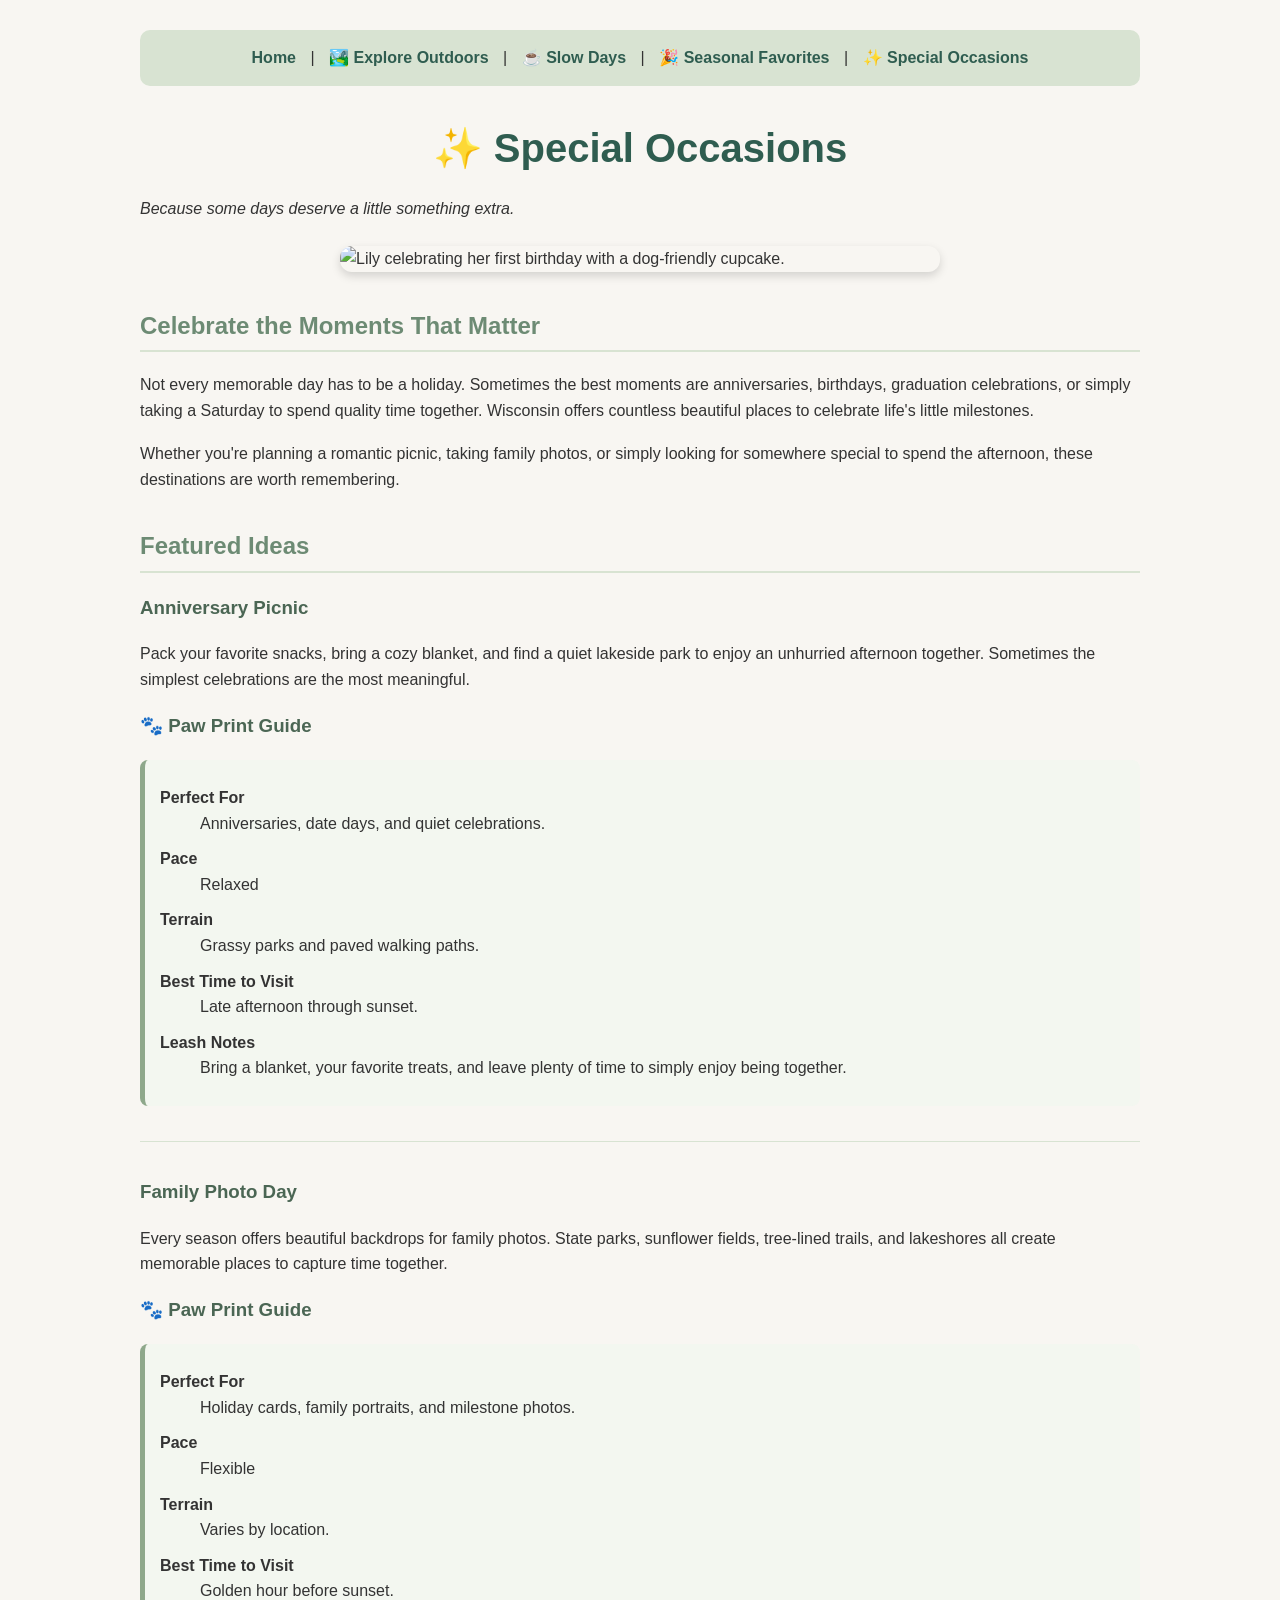
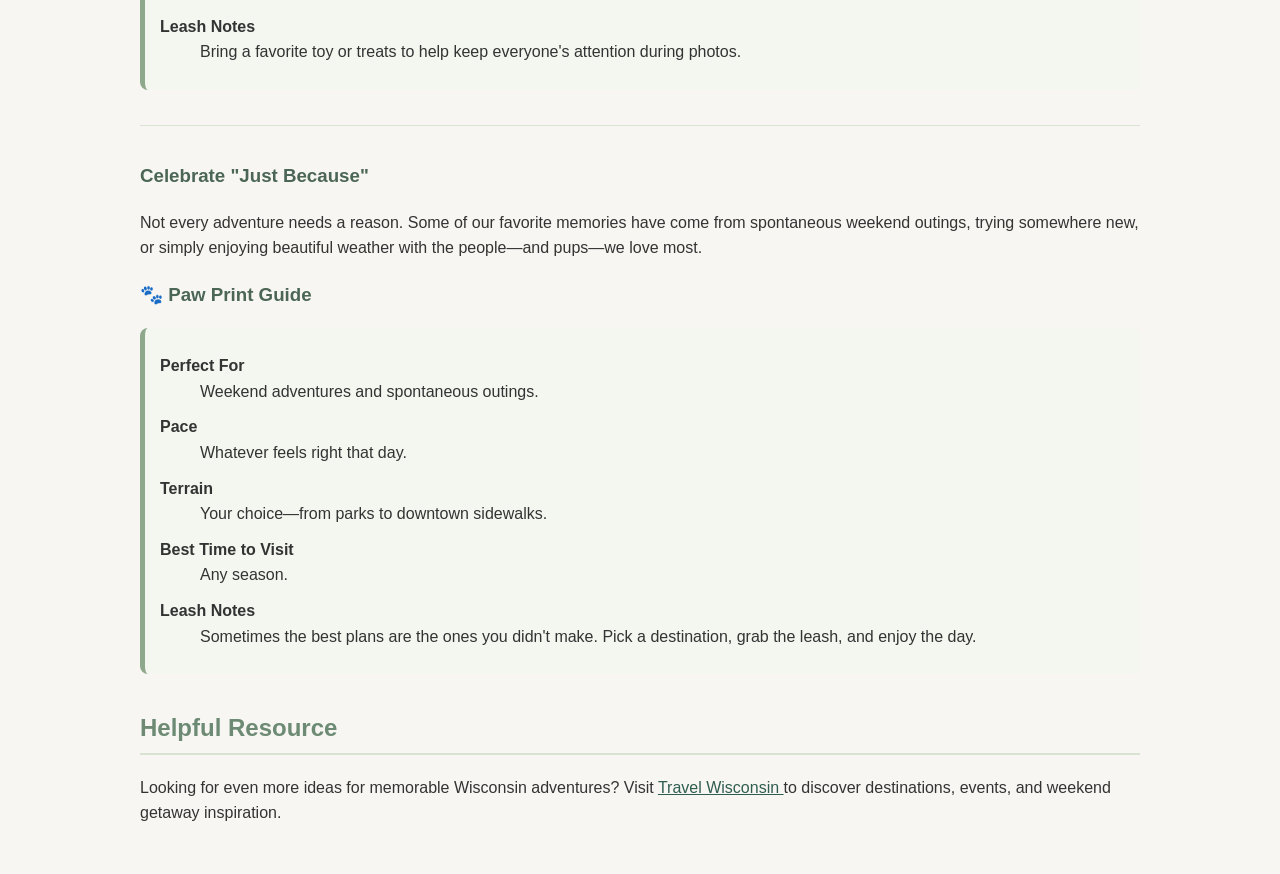
==== occassions.html @ 8d6b6094 "Add files via upload" ====
<!DOCTYPE html>
<html lang="en">
<meta charset="UTF-8">
<title>Little Paws, Big Adventures | Special Occasions</title>
<meta name="viewport" content="width=device-width,initial-scale=1">
<link rel="stylesheet" href="style.css">

<style>
</style>

<script src=""></script>

<!--- Code above this line will not be displayed on the browser -->

<body>

<nav>
    <a href="index.html">Home</a> |
    <a href="outdoors.html">🏞️ Explore Outdoors</a> |
    <a href="slowdays.html">☕ Slow Days</a> |
    <a href="seasonal.html">🎉 Seasonal Favorites</a> |
    <a href="special.html">✨ Special Occasions</a>
</nav>

<h1>✨ Special Occasions</h1>

<p><em>Because some days deserve a little something extra.</em></p>

<img src="images/occassions.jpeg"
alt="Lily celebrating her first birthday with a dog-friendly cupcake."
width="600">

<h2>Celebrate the Moments That Matter</h2>

<p>
Not every memorable day has to be a holiday. Sometimes the best moments are
anniversaries, birthdays, graduation celebrations, or simply taking a Saturday
to spend quality time together. Wisconsin offers countless beautiful places to
celebrate life's little milestones.
</p>

<p>
Whether you're planning a romantic picnic, taking family photos, or simply
looking for somewhere special to spend the afternoon, these destinations are
worth remembering.
</p>

<h2>Featured Ideas</h2>

<h3>Anniversary Picnic</h3>

<p>
Pack your favorite snacks, bring a cozy blanket, and find a quiet lakeside park
to enjoy an unhurried afternoon together. Sometimes the simplest celebrations
are the most meaningful.
</p>

<h3>🐾 Paw Print Guide</h3>

<dl>

<dt><strong>Perfect For</strong></dt>
<dd>Anniversaries, date days, and quiet celebrations.</dd>

<dt><strong>Pace</strong></dt>
<dd>Relaxed</dd>

<dt><strong>Terrain</strong></dt>
<dd>Grassy parks and paved walking paths.</dd>

<dt><strong>Best Time to Visit</strong></dt>
<dd>Late afternoon through sunset.</dd>

<dt><strong>Leash Notes</strong></dt>
<dd>Bring a blanket, your favorite treats, and leave plenty of time to simply enjoy being together.</dd>

</dl>

<hr>

<h3>Family Photo Day</h3>

<p>
Every season offers beautiful backdrops for family photos. State parks,
sunflower fields, tree-lined trails, and lakeshores all create memorable places
to capture time together.
</p>

<h3>🐾 Paw Print Guide</h3>

<dl>

<dt><strong>Perfect For</strong></dt>
<dd>Holiday cards, family portraits, and milestone photos.</dd>

<dt><strong>Pace</strong></dt>
<dd>Flexible</dd>

<dt><strong>Terrain</strong></dt>
<dd>Varies by location.</dd>

<dt><strong>Best Time to Visit</strong></dt>
<dd>Golden hour before sunset.</dd>

<dt><strong>Leash Notes</strong></dt>
<dd>Bring a favorite toy or treats to help keep everyone's attention during photos.</dd>

</dl>

<hr>

<h3>Celebrate "Just Because"</h3>

<p>
Not every adventure needs a reason. Some of our favorite memories have come from
spontaneous weekend outings, trying somewhere new, or simply enjoying beautiful
weather with the people—and pups—we love most.
</p>

<h3>🐾 Paw Print Guide</h3>

<dl>

<dt><strong>Perfect For</strong></dt>
<dd>Weekend adventures and spontaneous outings.</dd>

<dt><strong>Pace</strong></dt>
<dd>Whatever feels right that day.</dd>

<dt><strong>Terrain</strong></dt>
<dd>Your choice—from parks to downtown sidewalks.</dd>

<dt><strong>Best Time to Visit</strong></dt>
<dd>Any season.</dd>

<dt><strong>Leash Notes</strong></dt>
<dd>Sometimes the best plans are the ones you didn't make. Pick a destination, grab the leash, and enjoy the day.</dd>

</dl>

<h2>Helpful Resource</h2>

<p>
Looking for even more ideas for memorable Wisconsin adventures? Visit
<a href="https://www.travelwisconsin.com/"
target="_blank"
rel="noopener noreferrer">
Travel Wisconsin
</a>
to discover destinations, events, and weekend getaway inspiration.
</p>

</body>

</html>
---- style.css ----
/* Little Paws, Big Adventures */

body {
    font-family: Arial, Helvetica, sans-serif;
    background-color: #f8f6f2;
    color: #333333;
    max-width: 1000px;
    margin: auto;
    padding: 30px;
    line-height: 1.6;
}

nav {
    background-color: #d8e3d2;
    padding: 15px;
    text-align: center;
    border-radius: 10px;
    margin-bottom: 30px;
}

nav a {
    color: #2f5d50;
    text-decoration: none;
    font-weight: bold;
    padding: 10px;
}

nav a:hover {
    color: #6d8b74;
}

h1 {
    color: #2f5d50;
    text-align: center;
    font-size: 40px;
    margin-bottom: 5px;
}

h2 {
    color: #6d8b74;
    border-bottom: 2px solid #d8e3d2;
    padding-bottom: 5px;
    margin-top: 35px;
}

h3 {
    color: #4b6654;
}

p {
    margin-bottom: 18px;
}

ul {
    background-color: white;
    padding: 20px 35px;
    border-radius: 10px;
}

dl {
    background-color: #f3f7f0;
    padding: 15px;
    border-left: 5px solid #8ea88b;
    border-radius: 8px;
    margin-bottom: 30px;
}

dt {
    font-weight: bold;
    margin-top: 10px;
}

dd {
    margin-bottom: 10px;
}

img {
    display: block;
    margin: 25px auto;
    max-width: 100%;
    border-radius: 12px;
    box-shadow: 0 4px 10px rgba(0,0,0,.15);
}

hr {
    border: none;
    border-top: 1px solid #d8e3d2;
    margin: 35px 0;
}

a {
    color: #2f5d50;
}

a:hover {
    color: #7d9875;
}
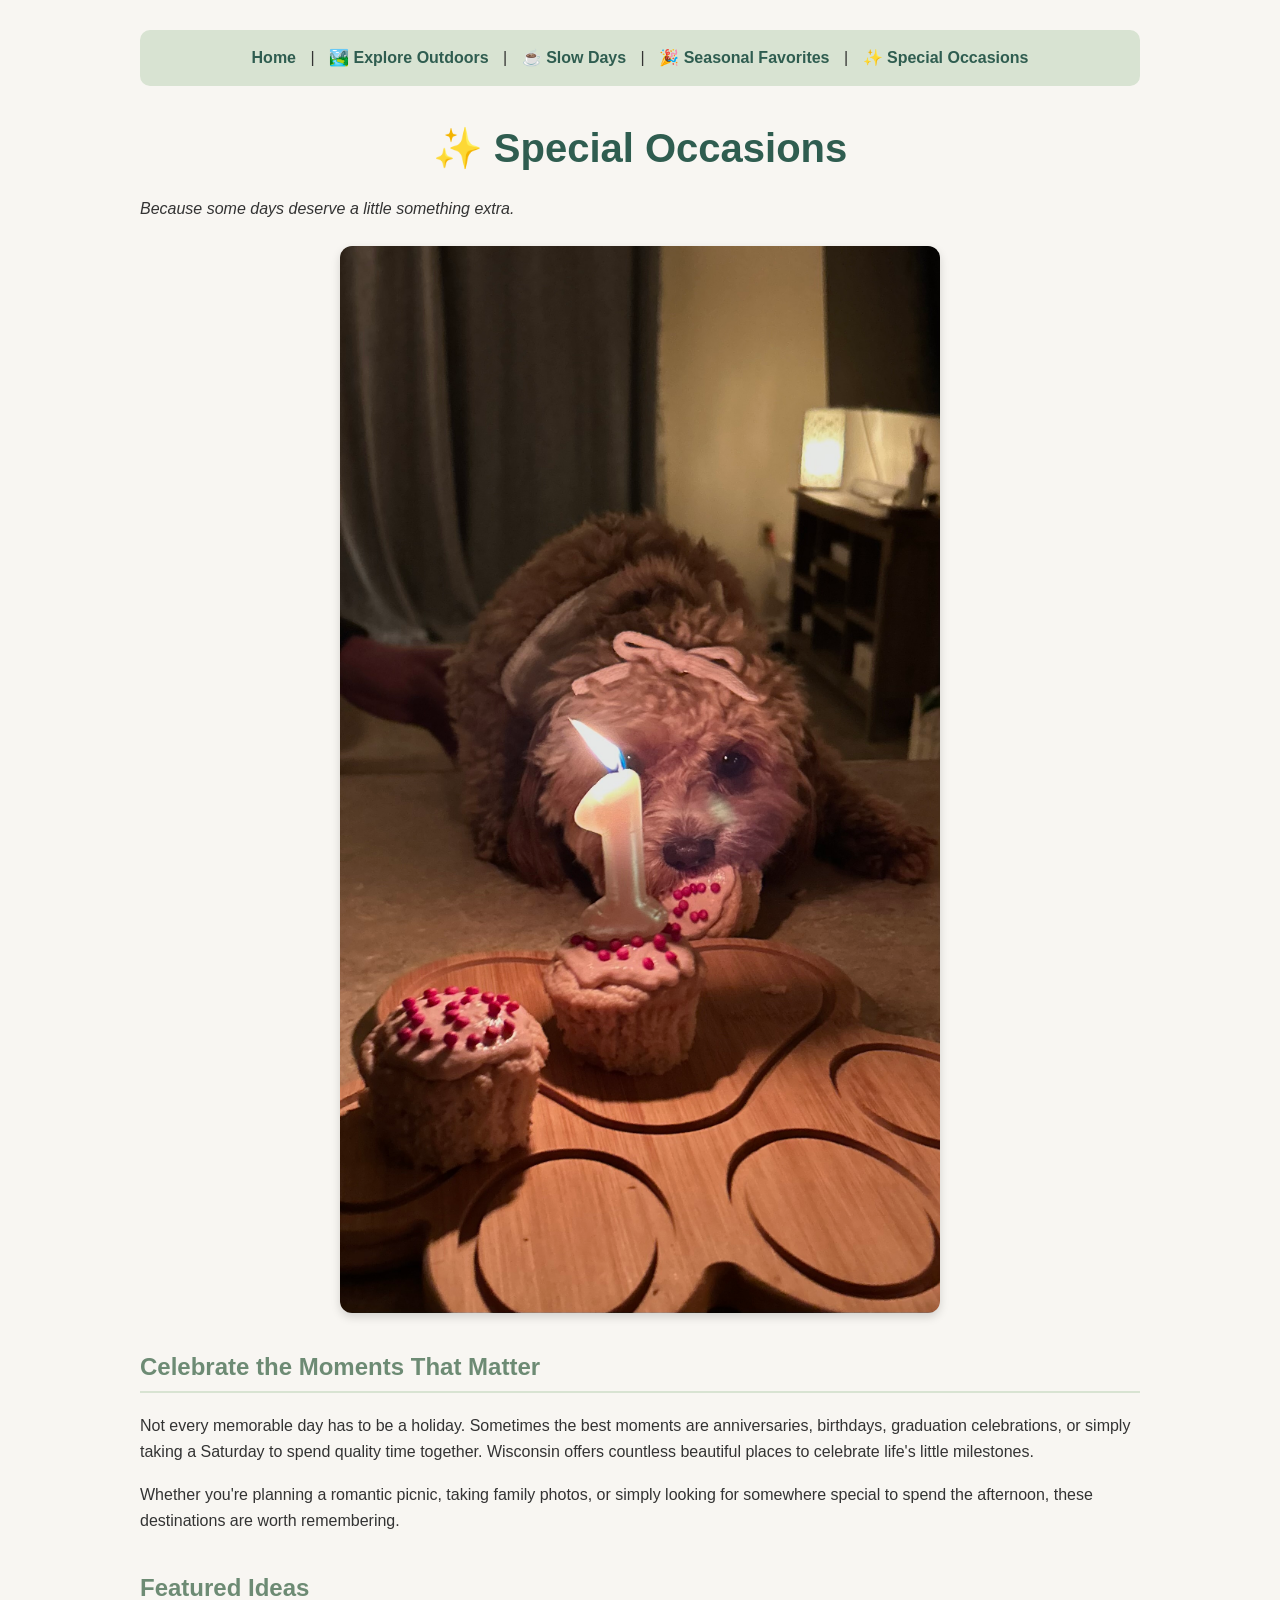
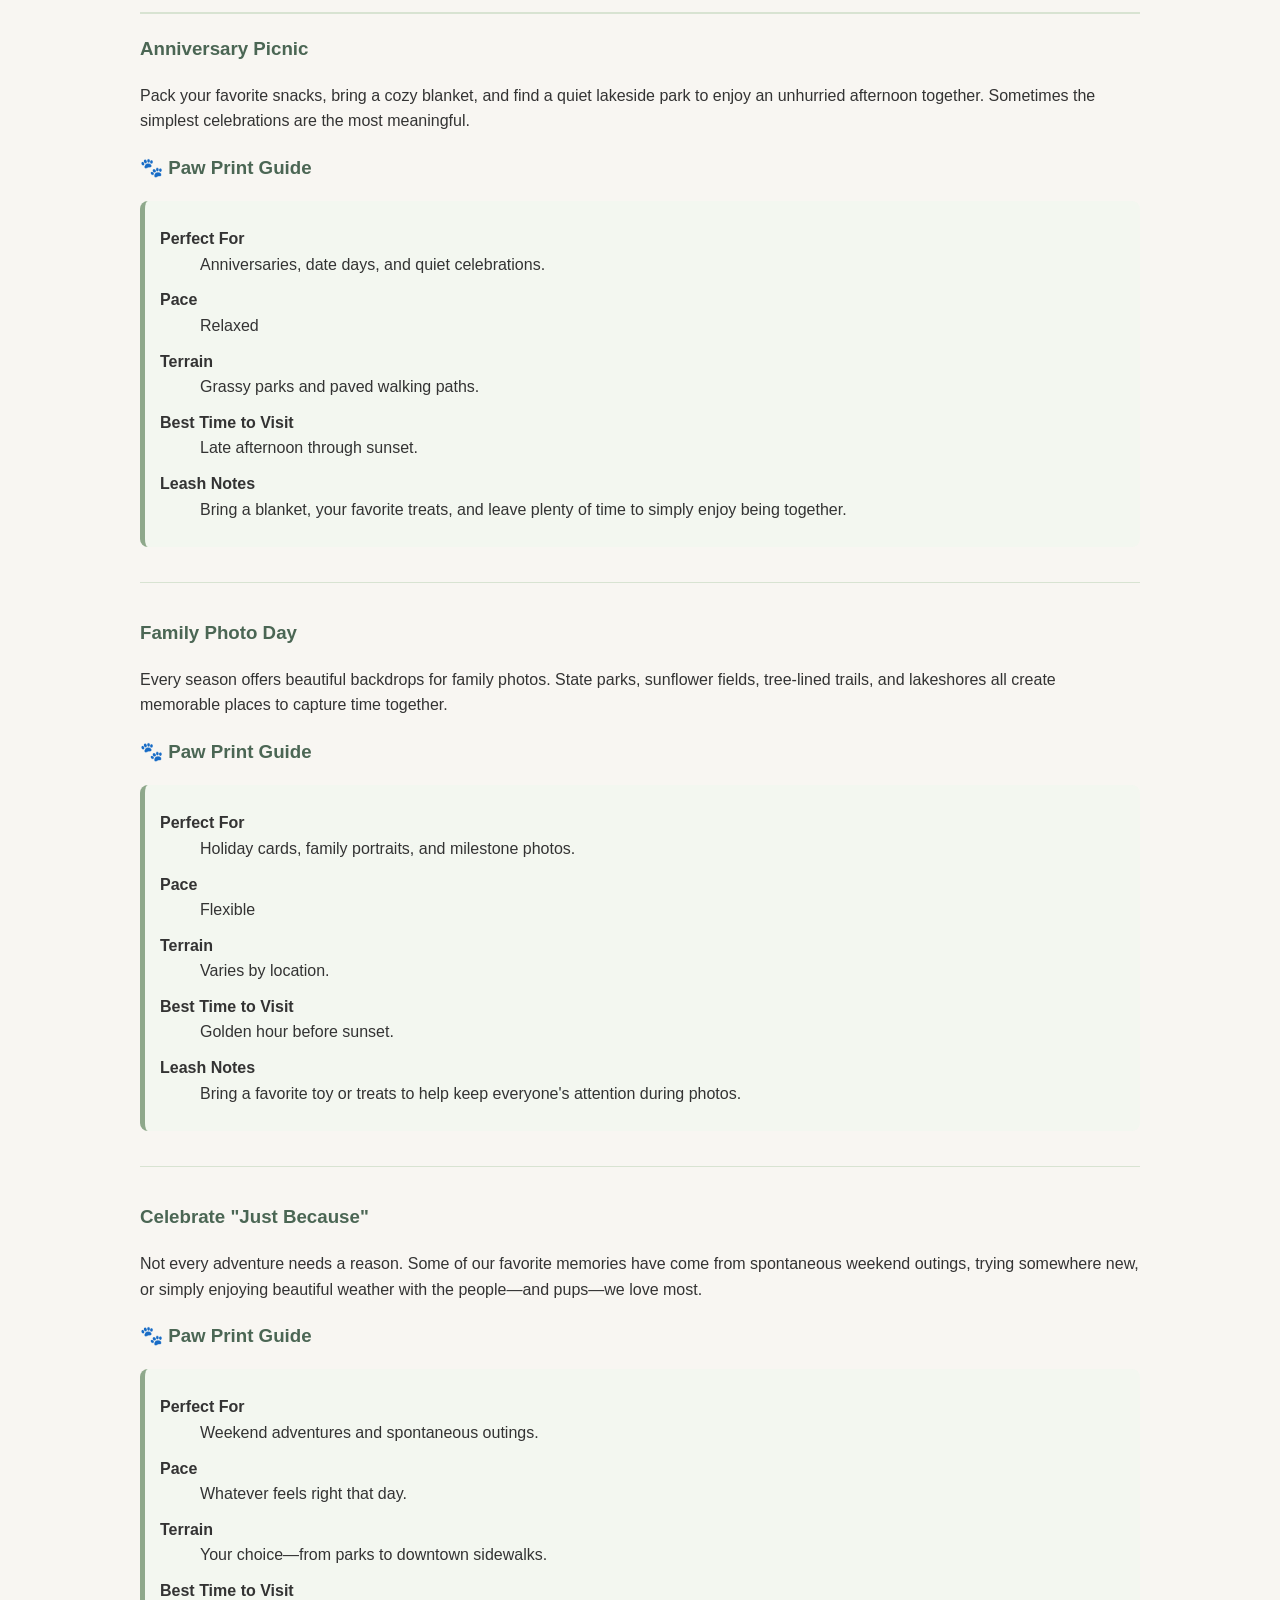
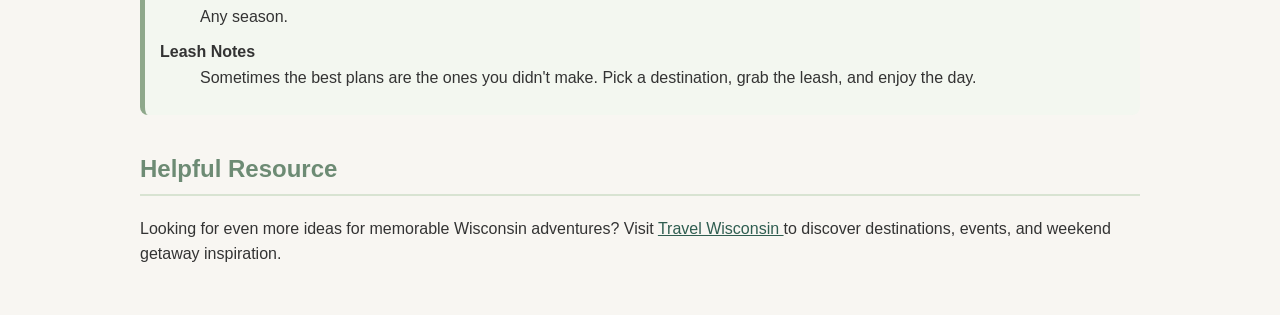
==== commit a7c75333: "Update occassions.html" ====
--- a/occassions.html
+++ b/occassions.html
@@ -26,7 +26,7 @@
 
 <p><em>Because some days deserve a little something extra.</em></p>
 
-<img src="images/occassions.jpeg"
+<img src="occassions.jpeg"
 alt="Lily celebrating her first birthday with a dog-friendly cupcake."
 width="600">
 
@@ -152,4 +152,4 @@
 
 </body>
 
-</html>+</html>
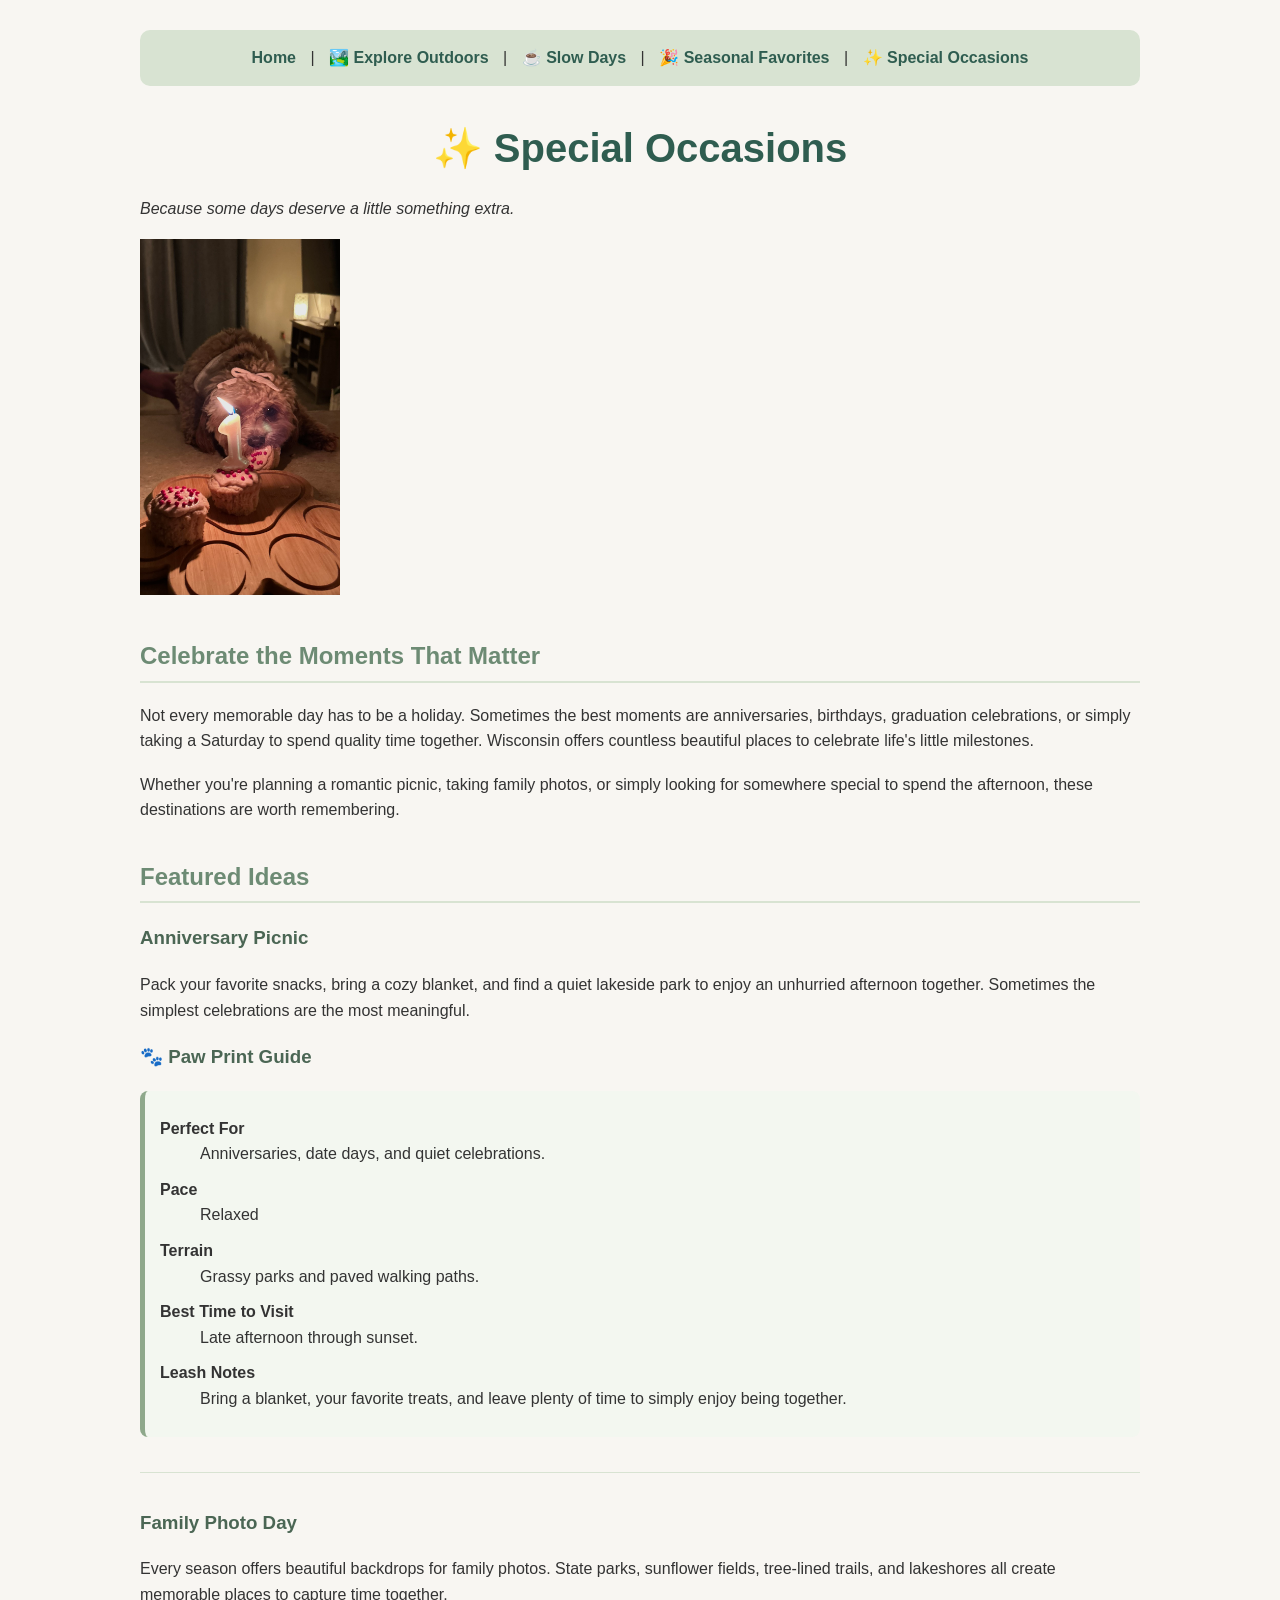
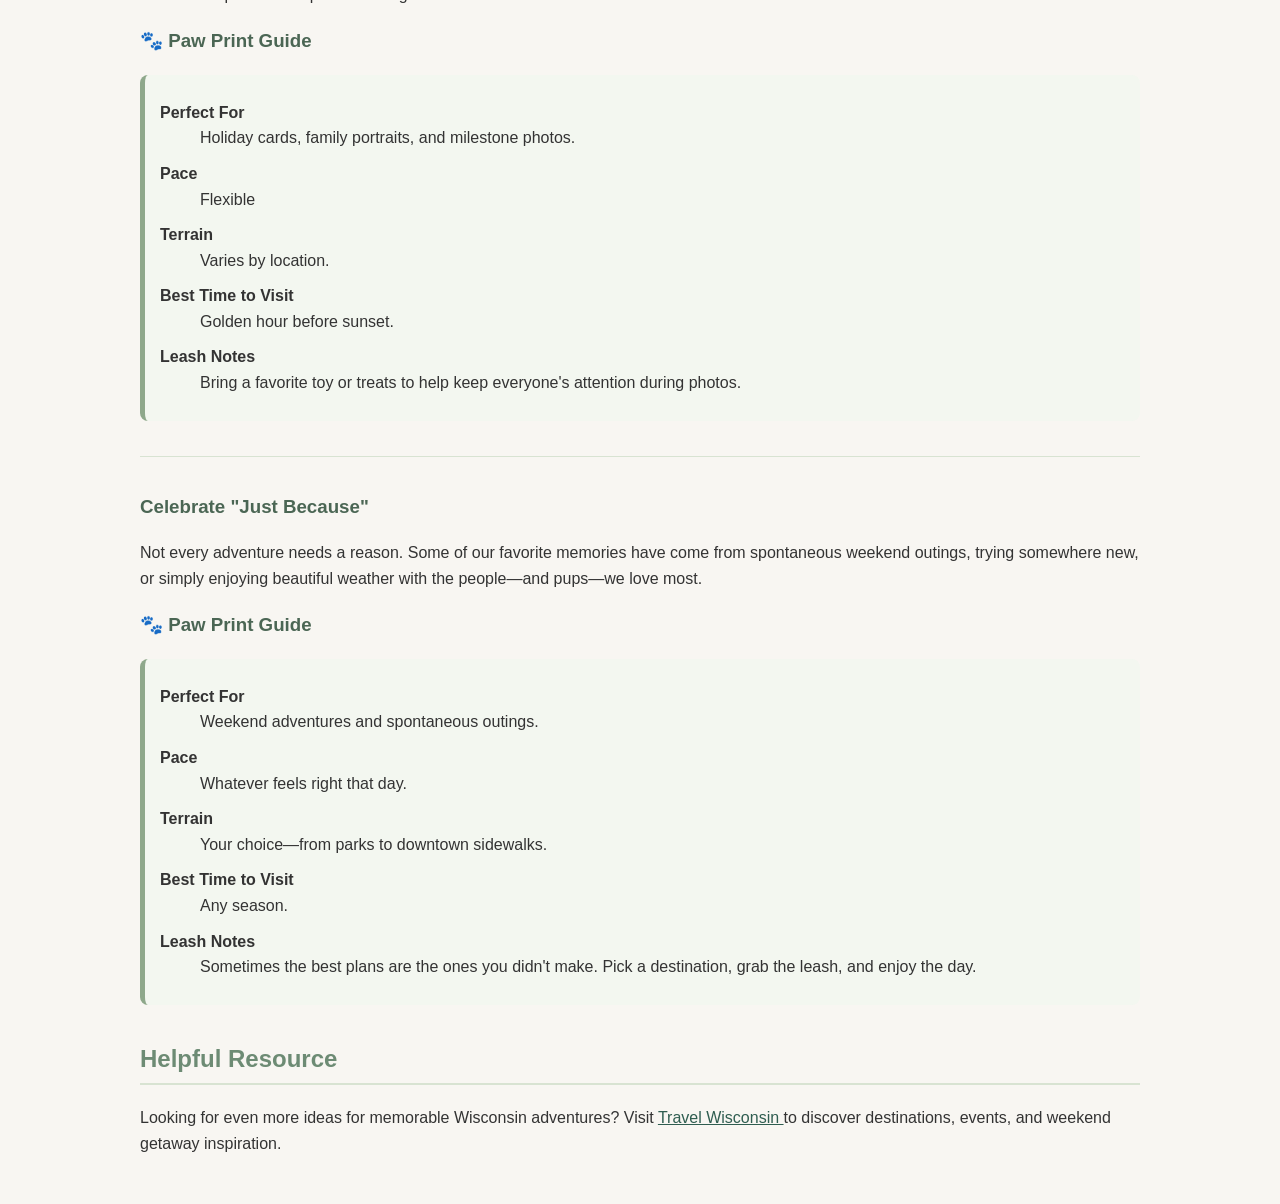
==== commit c7792170: "Update occassions.html" ====
--- a/occassions.html
+++ b/occassions.html
@@ -28,7 +28,7 @@
 
 <img src="occassions.jpeg"
 alt="Lily celebrating her first birthday with a dog-friendly cupcake."
-width="600">
+width="200">
 
 <h2>Celebrate the Moments That Matter</h2>
 
--- a/style.css
+++ b/style.css
@@ -74,12 +74,14 @@
     margin-bottom: 10px;
 }
 
-img {
-    display: block;
-    margin: 25px auto;
-    max-width: 100%;
+img {img {
+    float: right;
+    width: 350px;
+    height: auto;
+    margin: 0 0 20px 25px;
     border-radius: 12px;
     box-shadow: 0 4px 10px rgba(0,0,0,.15);
+}
 }
 
 hr {
@@ -94,4 +96,4 @@
 
 a:hover {
     color: #7d9875;
-}+}
